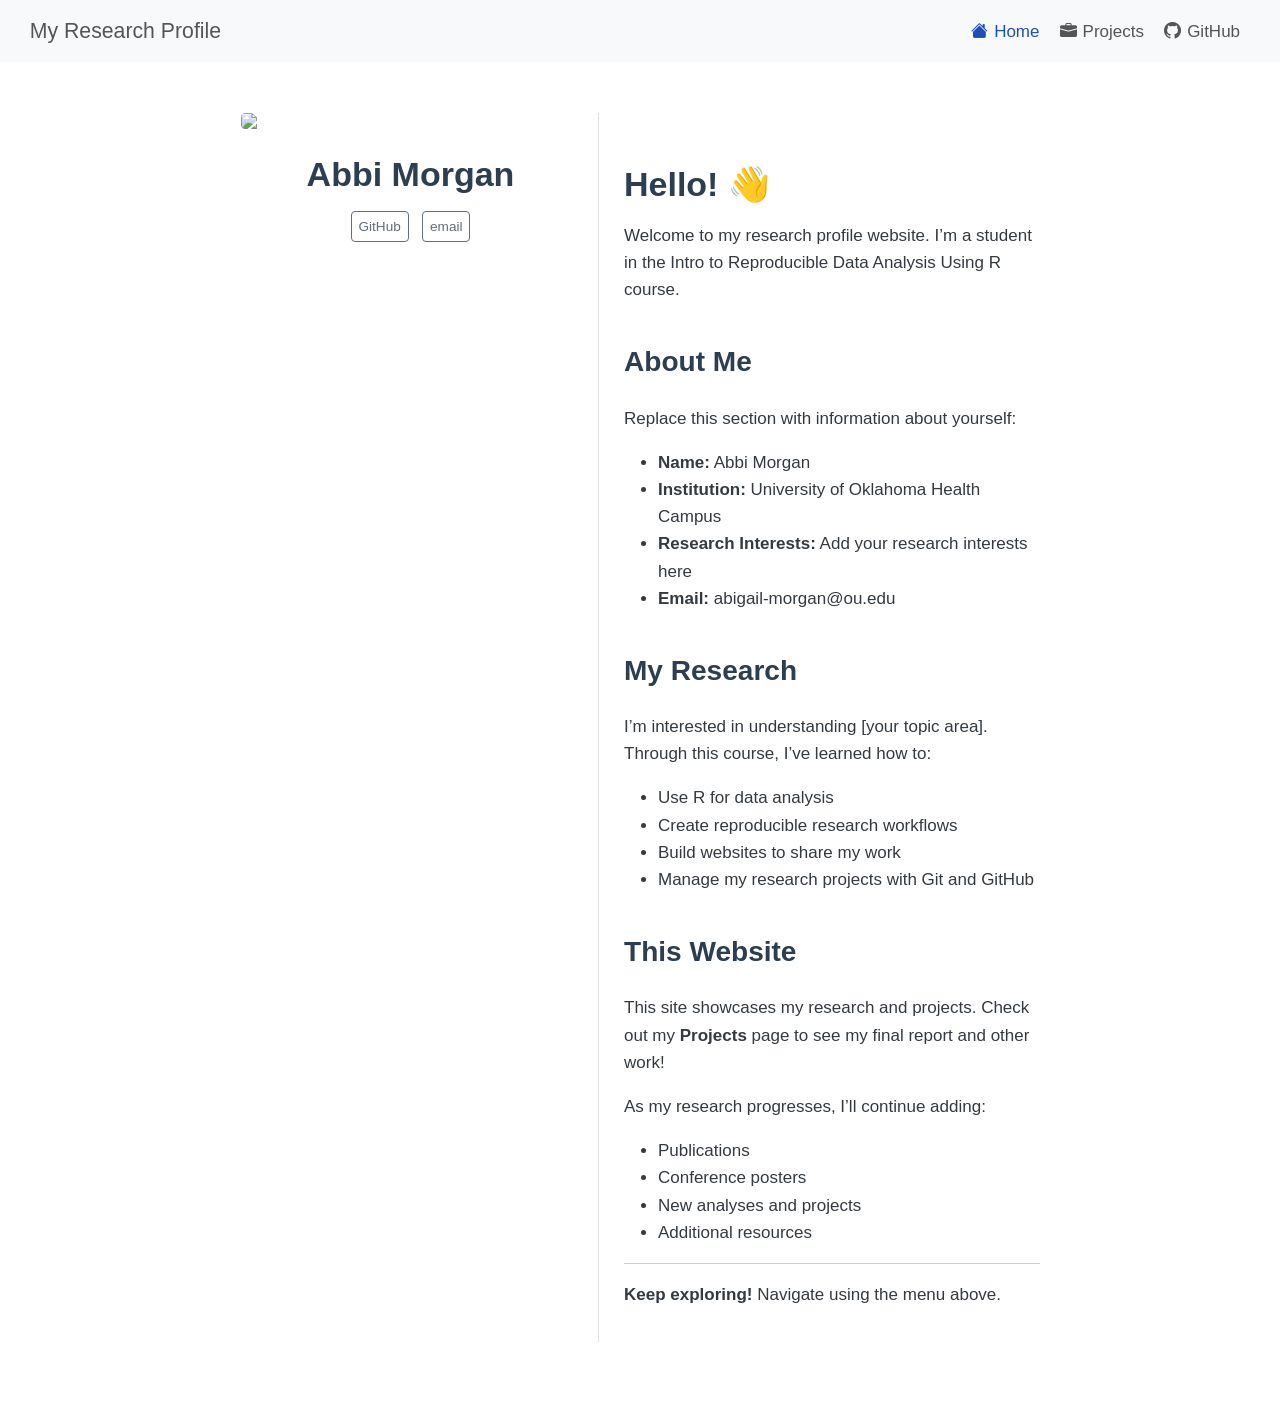
==== docs/index.html @ a2556d9d "Initial website" ====
<!DOCTYPE html>
<html xmlns="http://www.w3.org/1999/xhtml" lang="en" xml:lang="en"><head>

<meta charset="utf-8">
<meta name="generator" content="quarto-1.9.38">

<meta name="viewport" content="width=device-width, initial-scale=1.0, user-scalable=yes">


<title>Abbi Morgan – My Research Profile</title>
<style>
/* Default styles provided by pandoc.
** See https://pandoc.org/MANUAL.html#variables-for-html for config info.
*/
code{white-space: pre-wrap;}
span.smallcaps{font-variant: small-caps;}
div.columns{display: flex; gap: min(4vw, 1.5em);}
div.column{flex: auto; overflow-x: auto;}
div.hanging-indent{margin-left: 1.5em; text-indent: -1.5em;}
ul.task-list{list-style: none;}
ul.task-list li input[type="checkbox"] {
  width: 0.8em;
  margin: 0 0.8em 0.2em -1em; /* quarto-specific, see https://github.com/quarto-dev/quarto-cli/issues/4556 */ 
  vertical-align: middle;
}
</style>


<script src="site_libs/quarto-nav/quarto-nav.js"></script>
<script src="site_libs/quarto-nav/headroom.min.js"></script>
<script src="site_libs/clipboard/clipboard.min.js"></script>
<script src="site_libs/quarto-search/autocomplete.umd.js"></script>
<script src="site_libs/quarto-search/fuse.min.js"></script>
<script src="site_libs/quarto-search/quarto-search.js"></script>
<meta name="quarto:offset" content="./">
<script src="site_libs/quarto-html/quarto.js" type="module"></script>
<script src="site_libs/quarto-html/tabsets/tabsets.js" type="module"></script>
<script src="site_libs/quarto-html/popper.min.js"></script>
<script src="site_libs/quarto-html/tippy.umd.min.js"></script>
<link href="site_libs/quarto-html/tippy.css" rel="stylesheet">
<link href="site_libs/quarto-html/quarto-syntax-highlighting-15634bcf2e68342d4ad2dfa704d543f6.css" rel="stylesheet" id="quarto-text-highlighting-styles">
<script src="site_libs/bootstrap/bootstrap.min.js"></script>
<link href="site_libs/bootstrap/bootstrap-icons.css" rel="stylesheet">
<link href="site_libs/bootstrap/bootstrap-1de071e047e49cd083ceb1b25ae4a66d.min.css" rel="stylesheet" append-hash="true" id="quarto-bootstrap" data-mode="light">
<script id="quarto-search-options" type="application/json">{
  "location": "navbar",
  "copy-button": false,
  "collapse-after": 3,
  "panel-placement": "end",
  "type": "overlay",
  "limit": 50,
  "keyboard-shortcut": [
    "f",
    "/",
    "s"
  ],
  "show-item-context": false,
  "language": {
    "search-no-results-text": "No results",
    "search-matching-documents-text": "matching documents",
    "search-copy-link-title": "Copy link to search",
    "search-hide-matches-text": "Hide additional matches",
    "search-more-match-text": "more match in this document",
    "search-more-matches-text": "more matches in this document",
    "search-clear-button-title": "Clear",
    "search-text-placeholder": "",
    "search-detached-cancel-button-title": "Cancel",
    "search-submit-button-title": "Submit",
    "search-label": "Search"
  }
}</script>


<link rel="stylesheet" href="styles.css">
</head>

<body class="nav-fixed fullcontent quarto-light">

<div id="quarto-search-results"></div>
  <header id="quarto-header" class="headroom fixed-top">
    <nav class="navbar navbar-expand-lg " data-bs-theme="dark">
      <div class="navbar-container container-fluid">
      <div class="navbar-brand-container mx-auto">
    <a class="navbar-brand" href="./index.html">
    <span class="navbar-title">My Research Profile</span>
    </a>
  </div>
          <button class="navbar-toggler" type="button" data-bs-toggle="collapse" data-bs-target="#navbarCollapse" aria-controls="navbarCollapse" role="menu" aria-expanded="false" aria-label="Toggle navigation" onclick="if (window.quartoToggleHeadroom) { window.quartoToggleHeadroom(); }">
  <span class="navbar-toggler-icon"></span>
</button>
          <div class="collapse navbar-collapse" id="navbarCollapse">
            <ul class="navbar-nav navbar-nav-scroll ms-auto">
  <li class="nav-item">
    <a class="nav-link active" href="./index.html" aria-current="page"> <i class="bi bi-house-fill" role="img">
</i> 
<span class="menu-text">Home</span></a>
  </li>  
  <li class="nav-item">
    <a class="nav-link" href="./projects.html"> <i class="bi bi-briefcase-fill" role="img">
</i> 
<span class="menu-text">Projects</span></a>
  </li>  
  <li class="nav-item">
    <a class="nav-link" href="https://github.com"> <i class="bi bi-github" role="img">
</i> 
<span class="menu-text">GitHub</span></a>
  </li>  
</ul>
          </div> <!-- /navcollapse -->
            <div class="quarto-navbar-tools">
</div>
      </div> <!-- /container-fluid -->
    </nav>
</header>
<!-- content -->
<div id="quarto-content" class="quarto-container page-columns page-rows-contents page-layout-article page-navbar">
<!-- sidebar -->
<!-- margin-sidebar -->
    
<!-- main -->
<div class="quarto-about-trestles">
  <div class="about-entity">
    <img src="C:/AbbiMorgan_IntroR/6fe9dd67-302a-4511-9e21-adfba4333d0a.jpg" class="about-image
  rounded " style="width: 20em;">
<header id="title-block-header" class="quarto-title-block default">
<div class="quarto-title">
<h1 class="title">Abbi Morgan</h1>
</div>
<div class="quarto-title-meta">
  </div>
</header>
    <div class="about-links">
  <a href="https://github.com/amorgan-140" class="about-link" rel="" target="">
     <span class="about-link-text">GitHub</span>
  </a>
  <a href="/abigail-morgan@ou.edu" class="about-link" rel="" target="">
     <span class="about-link-text">email</span>
  </a>
</div>
  </div>
  <div class="about-contents"><main class="content" id="quarto-document-content">
<section id="hello" class="level1 columnpage">
<h1>Hello! 👋</h1>
<p>Welcome to my research profile website. I’m a student in the Intro to Reproducible Data Analysis Using R course.</p>
<section id="about-me" class="level2">
<h2 data-anchor-id="about-me">About Me</h2>
<p>Replace this section with information about yourself:</p>
<ul>
<li><strong>Name:</strong> Abbi Morgan</li>
<li><strong>Institution:</strong> University of Oklahoma Health Campus</li>
<li><strong>Research Interests:</strong> Add your research interests here</li>
<li><strong>Email:</strong> abigail-morgan@ou.edu</li>
</ul>
</section>
<section id="my-research" class="level2">
<h2 data-anchor-id="my-research">My Research</h2>
<p>I’m interested in understanding [your topic area]. Through this course, I’ve learned how to:</p>
<ul>
<li>Use R for data analysis</li>
<li>Create reproducible research workflows</li>
<li>Build websites to share my work</li>
<li>Manage my research projects with Git and GitHub</li>
</ul>
</section>
<section id="this-website" class="level2">
<h2 data-anchor-id="this-website">This Website</h2>
<p>This site showcases my research and projects. Check out my <strong>Projects</strong> page to see my final report and other work!</p>
<p>As my research progresses, I’ll continue adding:</p>
<ul>
<li>Publications</li>
<li>Conference posters</li>
<li>New analyses and projects</li>
<li>Additional resources</li>
</ul>
<hr>
<p><strong>Keep exploring!</strong> Navigate using the menu above.</p>


</section>
</section>
</main></div>
</div>
 <!-- /main -->
<script id="quarto-html-after-body" type="application/javascript">
  window.document.addEventListener("DOMContentLoaded", function (event) {
    const isCodeAnnotation = (el) => {
      for (const clz of el.classList) {
        if (clz.startsWith('code-annotation-')) {                     
          return true;
        }
      }
      return false;
    }
    const onCopySuccess = function(e) {
      // button target
      const button = e.trigger;
      // don't keep focus
      button.blur();
      // flash "checked"
      button.classList.add('code-copy-button-checked');
      var currentTitle = button.getAttribute("title");
      button.setAttribute("title", "Copied!");
      let tooltip;
      if (window.bootstrap) {
        button.setAttribute("data-bs-toggle", "tooltip");
        button.setAttribute("data-bs-placement", "left");
        button.setAttribute("data-bs-title", "Copied!");
        tooltip = new bootstrap.Tooltip(button, 
          { trigger: "manual", 
            customClass: "code-copy-button-tooltip",
            offset: [0, -8]});
        tooltip.show();    
      }
      setTimeout(function() {
        if (tooltip) {
          tooltip.hide();
          button.removeAttribute("data-bs-title");
          button.removeAttribute("data-bs-toggle");
          button.removeAttribute("data-bs-placement");
        }
        button.setAttribute("title", currentTitle);
        button.classList.remove('code-copy-button-checked');
      }, 1000);
      // clear code selection
      e.clearSelection();
    }
    const getTextToCopy = function(trigger) {
      const outerScaffold = trigger.parentElement.cloneNode(true);
      const codeEl = outerScaffold.querySelector('code');
      for (const childEl of codeEl.children) {
        if (isCodeAnnotation(childEl)) {
          childEl.remove();
        }
      }
      return codeEl.innerText;
    }
    const clipboard = new window.ClipboardJS('.code-copy-button:not([data-in-quarto-modal])', {
      text: getTextToCopy
    });
    clipboard.on('success', onCopySuccess);
    if (window.document.getElementById('quarto-embedded-source-code-modal')) {
      const clipboardModal = new window.ClipboardJS('.code-copy-button[data-in-quarto-modal]', {
        text: getTextToCopy,
        container: window.document.getElementById('quarto-embedded-source-code-modal')
      });
      clipboardModal.on('success', onCopySuccess);
    }
      var localhostRegex = new RegExp(/^(?:http|https):\/\/localhost\:?[0-9]*\//);
      var mailtoRegex = new RegExp(/^mailto:/);
        var filterRegex = new RegExp('/' + window.location.host + '/');
      var isInternal = (href) => {
          return filterRegex.test(href) || localhostRegex.test(href) || mailtoRegex.test(href);
      }
      // Inspect non-navigation links and adorn them if external
     var links = window.document.querySelectorAll('a[href]:not(.nav-link):not(.navbar-brand):not(.toc-action):not(.sidebar-link):not(.sidebar-item-toggle):not(.pagination-link):not(.no-external):not([aria-hidden]):not(.dropdown-item):not(.quarto-navigation-tool):not(.about-link)');
      for (var i=0; i<links.length; i++) {
        const link = links[i];
        if (!isInternal(link.href)) {
          // undo the damage that might have been done by quarto-nav.js in the case of
          // links that we want to consider external
          if (link.dataset.originalHref !== undefined) {
            link.href = link.dataset.originalHref;
          }
        }
      }
    function tippyHover(el, contentFn, onTriggerFn, onUntriggerFn) {
      const config = {
        allowHTML: true,
        maxWidth: 500,
        delay: 100,
        arrow: false,
        appendTo: function(el) {
            return el.parentElement;
        },
        interactive: true,
        interactiveBorder: 10,
        theme: 'quarto',
        placement: 'bottom-start',
      };
      if (contentFn) {
        config.content = contentFn;
      }
      if (onTriggerFn) {
        config.onTrigger = onTriggerFn;
      }
      if (onUntriggerFn) {
        config.onUntrigger = onUntriggerFn;
      }
      window.tippy(el, config); 
    }
    const noterefs = window.document.querySelectorAll('a[role="doc-noteref"]');
    for (var i=0; i<noterefs.length; i++) {
      const ref = noterefs[i];
      tippyHover(ref, function() {
        // use id or data attribute instead here
        let href = ref.getAttribute('data-footnote-href') || ref.getAttribute('href');
        try { href = new URL(href).hash; } catch {}
        const id = href.replace(/^#\/?/, "");
        const note = window.document.getElementById(id);
        if (note) {
          return note.innerHTML;
        } else {
          return "";
        }
      });
    }
    const xrefs = window.document.querySelectorAll('a.quarto-xref');
    const processXRef = (id, note) => {
      // Strip column container classes
      const stripColumnClz = (el) => {
        el.classList.remove("page-full", "page-columns");
        if (el.children) {
          for (const child of el.children) {
            stripColumnClz(child);
          }
        }
      }
      stripColumnClz(note)
      if (id === null || id.startsWith('sec-')) {
        // Special case sections, only their first couple elements
        const container = document.createElement("div");
        if (note.children && note.children.length > 2) {
          container.appendChild(note.children[0].cloneNode(true));
          for (let i = 1; i < note.children.length; i++) {
            const child = note.children[i];
            if (child.tagName === "P" && child.innerText === "") {
              continue;
            } else {
              container.appendChild(child.cloneNode(true));
              break;
            }
          }
          if (window.Quarto?.typesetMath) {
            window.Quarto.typesetMath(container);
          }
          return container.innerHTML
        } else {
          if (window.Quarto?.typesetMath) {
            window.Quarto.typesetMath(note);
          }
          return note.innerHTML;
        }
      } else {
        // Remove any anchor links if they are present
        const anchorLink = note.querySelector('a.anchorjs-link');
        if (anchorLink) {
          anchorLink.remove();
        }
        if (window.Quarto?.typesetMath) {
          window.Quarto.typesetMath(note);
        }
        if (note.classList.contains("callout")) {
          return note.outerHTML;
        } else {
          return note.innerHTML;
        }
      }
    }
    for (var i=0; i<xrefs.length; i++) {
      const xref = xrefs[i];
      tippyHover(xref, undefined, function(instance) {
        instance.disable();
        let url = xref.getAttribute('href');
        let hash = undefined; 
        if (url.startsWith('#')) {
          hash = url;
        } else {
          try { hash = new URL(url).hash; } catch {}
        }
        if (hash) {
          const id = hash.replace(/^#\/?/, "");
          const note = window.document.getElementById(id);
          if (note !== null) {
            try {
              const html = processXRef(id, note.cloneNode(true));
              instance.setContent(html);
            } finally {
              instance.enable();
              instance.show();
            }
          } else {
            // See if we can fetch this
            fetch(url.split('#')[0])
            .then(res => res.text())
            .then(html => {
              const parser = new DOMParser();
              const htmlDoc = parser.parseFromString(html, "text/html");
              const note = htmlDoc.getElementById(id);
              if (note !== null) {
                const html = processXRef(id, note);
                instance.setContent(html);
              } 
            }).finally(() => {
              instance.enable();
              instance.show();
            });
          }
        } else {
          // See if we can fetch a full url (with no hash to target)
          // This is a special case and we should probably do some content thinning / targeting
          fetch(url)
          .then(res => res.text())
          .then(html => {
            const parser = new DOMParser();
            const htmlDoc = parser.parseFromString(html, "text/html");
            const note = htmlDoc.querySelector('main.content');
            if (note !== null) {
              // This should only happen for chapter cross references
              // (since there is no id in the URL)
              // remove the first header
              if (note.children.length > 0 && note.children[0].tagName === "HEADER") {
                note.children[0].remove();
              }
              const html = processXRef(null, note);
              instance.setContent(html);
            } 
          }).finally(() => {
            instance.enable();
            instance.show();
          });
        }
      }, function(instance) {
      });
    }
        let selectedAnnoteEl;
        const selectorForAnnotation = ( cell, annotation) => {
          let cellAttr = 'data-code-cell="' + cell + '"';
          let lineAttr = 'data-code-annotation="' +  annotation + '"';
          const selector = 'span[' + cellAttr + '][' + lineAttr + ']';
          return selector;
        }
        const selectCodeLines = (annoteEl) => {
          const doc = window.document;
          const targetCell = annoteEl.getAttribute("data-target-cell");
          const targetAnnotation = annoteEl.getAttribute("data-target-annotation");
          const annoteSpan = window.document.querySelector(selectorForAnnotation(targetCell, targetAnnotation));
          const lines = annoteSpan.getAttribute("data-code-lines").split(",");
          const lineIds = lines.map((line) => {
            return targetCell + "-" + line;
          })
          let top = null;
          let height = null;
          let parent = null;
          if (lineIds.length > 0) {
              //compute the position of the single el (top and bottom and make a div)
              const el = window.document.getElementById(lineIds[0]);
              top = el.offsetTop;
              height = el.offsetHeight;
              parent = el.parentElement.parentElement;
            if (lineIds.length > 1) {
              const lastEl = window.document.getElementById(lineIds[lineIds.length - 1]);
              const bottom = lastEl.offsetTop + lastEl.offsetHeight;
              height = bottom - top;
            }
            if (top !== null && height !== null && parent !== null) {
              // cook up a div (if necessary) and position it 
              let div = window.document.getElementById("code-annotation-line-highlight");
              if (div === null) {
                div = window.document.createElement("div");
                div.setAttribute("id", "code-annotation-line-highlight");
                div.style.position = 'absolute';
                parent.appendChild(div);
              }
              div.style.top = top - 2 + "px";
              div.style.height = height + 4 + "px";
              div.style.left = 0;
              let gutterDiv = window.document.getElementById("code-annotation-line-highlight-gutter");
              if (gutterDiv === null) {
                gutterDiv = window.document.createElement("div");
                gutterDiv.setAttribute("id", "code-annotation-line-highlight-gutter");
                gutterDiv.style.position = 'absolute';
                const codeCell = window.document.getElementById(targetCell);
                const gutter = codeCell.querySelector('.code-annotation-gutter');
                gutter.appendChild(gutterDiv);
              }
              gutterDiv.style.top = top - 2 + "px";
              gutterDiv.style.height = height + 4 + "px";
            }
            selectedAnnoteEl = annoteEl;
          }
        };
        const unselectCodeLines = () => {
          const elementsIds = ["code-annotation-line-highlight", "code-annotation-line-highlight-gutter"];
          elementsIds.forEach((elId) => {
            const div = window.document.getElementById(elId);
            if (div) {
              div.remove();
            }
          });
          selectedAnnoteEl = undefined;
        };
          // Handle positioning of the toggle
      window.addEventListener(
        "resize",
        throttle(() => {
          elRect = undefined;
          if (selectedAnnoteEl) {
            selectCodeLines(selectedAnnoteEl);
          }
        }, 10)
      );
      function throttle(fn, ms) {
      let throttle = false;
      let timer;
        return (...args) => {
          if(!throttle) { // first call gets through
              fn.apply(this, args);
              throttle = true;
          } else { // all the others get throttled
              if(timer) clearTimeout(timer); // cancel #2
              timer = setTimeout(() => {
                fn.apply(this, args);
                timer = throttle = false;
              }, ms);
          }
        };
      }
        // Attach click handler to the DT
        const annoteDls = window.document.querySelectorAll('dt[data-target-cell]');
        for (const annoteDlNode of annoteDls) {
          annoteDlNode.addEventListener('click', (event) => {
            const clickedEl = event.target;
            if (clickedEl !== selectedAnnoteEl) {
              unselectCodeLines();
              const activeEl = window.document.querySelector('dt[data-target-cell].code-annotation-active');
              if (activeEl) {
                activeEl.classList.remove('code-annotation-active');
              }
              selectCodeLines(clickedEl);
              clickedEl.classList.add('code-annotation-active');
            } else {
              // Unselect the line
              unselectCodeLines();
              clickedEl.classList.remove('code-annotation-active');
            }
          });
        }
    const findCites = (el) => {
      const parentEl = el.parentElement;
      if (parentEl) {
        const cites = parentEl.dataset.cites;
        if (cites) {
          return {
            el,
            cites: cites.split(' ')
          };
        } else {
          return findCites(el.parentElement)
        }
      } else {
        return undefined;
      }
    };
    var bibliorefs = window.document.querySelectorAll('a[role="doc-biblioref"]');
    for (var i=0; i<bibliorefs.length; i++) {
      const ref = bibliorefs[i];
      const citeInfo = findCites(ref);
      if (citeInfo) {
        tippyHover(citeInfo.el, function() {
          var popup = window.document.createElement('div');
          citeInfo.cites.forEach(function(cite) {
            var citeDiv = window.document.createElement('div');
            citeDiv.classList.add('hanging-indent');
            citeDiv.classList.add('csl-entry');
            var biblioDiv = window.document.getElementById('ref-' + cite);
            if (biblioDiv) {
              citeDiv.innerHTML = biblioDiv.innerHTML;
            }
            popup.appendChild(citeDiv);
          });
          return popup.innerHTML;
        });
      }
    }
  });
  </script>
</div> <!-- /content -->




</body></html>
---- docs/site_libs/quarto-html/tippy.css ----
.tippy-box[data-animation=fade][data-state=hidden]{opacity:0}[data-tippy-root]{max-width:calc(100vw - 10px)}.tippy-box{position:relative;background-color:#333;color:#fff;border-radius:4px;font-size:14px;line-height:1.4;white-space:normal;outline:0;transition-property:transform,visibility,opacity}.tippy-box[data-placement^=top]>.tippy-arrow{bottom:0}.tippy-box[data-placement^=top]>.tippy-arrow:before{bottom:-7px;left:0;border-width:8px 8px 0;border-top-color:initial;transform-origin:center top}.tippy-box[data-placement^=bottom]>.tippy-arrow{top:0}.tippy-box[data-placement^=bottom]>.tippy-arrow:before{top:-7px;left:0;border-width:0 8px 8px;border-bottom-color:initial;transform-origin:center bottom}.tippy-box[data-placement^=left]>.tippy-arrow{right:0}.tippy-box[data-placement^=left]>.tippy-arrow:before{border-width:8px 0 8px 8px;border-left-color:initial;right:-7px;transform-origin:center left}.tippy-box[data-placement^=right]>.tippy-arrow{left:0}.tippy-box[data-placement^=right]>.tippy-arrow:before{left:-7px;border-width:8px 8px 8px 0;border-right-color:initial;transform-origin:center right}.tippy-box[data-inertia][data-state=visible]{transition-timing-function:cubic-bezier(.54,1.5,.38,1.11)}.tippy-arrow{width:16px;height:16px;color:#333}.tippy-arrow:before{content:"";position:absolute;border-color:transparent;border-style:solid}.tippy-content{position:relative;padding:5px 9px;z-index:1}
---- docs/site_libs/quarto-html/quarto-syntax-highlighting-15634bcf2e68342d4ad2dfa704d543f6.css ----
/* quarto syntax highlight colors */
:root {
  --quarto-hl-ot-color: #003B4F;
  --quarto-hl-at-color: #657422;
  --quarto-hl-ss-color: #20794D;
  --quarto-hl-an-color: #5E5E5E;
  --quarto-hl-fu-color: #4758AB;
  --quarto-hl-st-color: #20794D;
  --quarto-hl-cf-color: #003B4F;
  --quarto-hl-op-color: #5E5E5E;
  --quarto-hl-er-color: #AD0000;
  --quarto-hl-bn-color: #AD0000;
  --quarto-hl-al-color: #AD0000;
  --quarto-hl-va-color: #111111;
  --quarto-hl-bu-color: inherit;
  --quarto-hl-ex-color: inherit;
  --quarto-hl-pp-color: #AD0000;
  --quarto-hl-in-color: #5E5E5E;
  --quarto-hl-vs-color: #20794D;
  --quarto-hl-wa-color: #5E5E5E;
  --quarto-hl-do-color: #5E5E5E;
  --quarto-hl-im-color: #00769E;
  --quarto-hl-ch-color: #20794D;
  --quarto-hl-dt-color: #AD0000;
  --quarto-hl-fl-color: #AD0000;
  --quarto-hl-co-color: #5E5E5E;
  --quarto-hl-cv-color: #5E5E5E;
  --quarto-hl-cn-color: #8f5902;
  --quarto-hl-sc-color: #5E5E5E;
  --quarto-hl-dv-color: #AD0000;
  --quarto-hl-kw-color: #003B4F;
}

/* other quarto variables */
:root {
  --quarto-font-monospace: SFMono-Regular, Menlo, Monaco, Consolas, "Liberation Mono", "Courier New", monospace;
}

/* syntax highlight based on Pandoc's rules */
pre > code.sourceCode > span {
  color: #003B4F;
}

code.sourceCode > span {
  color: #003B4F;
}

div.sourceCode,
div.sourceCode pre.sourceCode {
  color: #003B4F;
}

/* Normal */
code span {
  color: #003B4F;
}

/* Alert */
code span.al {
  color: #AD0000;
  font-style: inherit;
}

/* Annotation */
code span.an {
  color: #5E5E5E;
  font-style: inherit;
}

/* Attribute */
code span.at {
  color: #657422;
  font-style: inherit;
}

/* BaseN */
code span.bn {
  color: #AD0000;
  font-style: inherit;
}

/* BuiltIn */
code span.bu {
  font-style: inherit;
}

/* ControlFlow */
code span.cf {
  color: #003B4F;
  font-weight: bold;
  font-style: inherit;
}

/* Char */
code span.ch {
  color: #20794D;
  font-style: inherit;
}

/* Constant */
code span.cn {
  color: #8f5902;
  font-style: inherit;
}

/* Comment */
code span.co {
  color: #5E5E5E;
  font-style: inherit;
}

/* CommentVar */
code span.cv {
  color: #5E5E5E;
  font-style: italic;
}

/* Documentation */
code span.do {
  color: #5E5E5E;
  font-style: italic;
}

/* DataType */
code span.dt {
  color: #AD0000;
  font-style: inherit;
}

/* DecVal */
code span.dv {
  color: #AD0000;
  font-style: inherit;
}

/* Error */
code span.er {
  color: #AD0000;
  font-style: inherit;
}

/* Extension */
code span.ex {
  font-style: inherit;
}

/* Float */
code span.fl {
  color: #AD0000;
  font-style: inherit;
}

/* Function */
code span.fu {
  color: #4758AB;
  font-style: inherit;
}

/* Import */
code span.im {
  color: #00769E;
  font-style: inherit;
}

/* Information */
code span.in {
  color: #5E5E5E;
  font-style: inherit;
}

/* Keyword */
code span.kw {
  color: #003B4F;
  font-weight: bold;
  font-style: inherit;
}

/* Operator */
code span.op {
  color: #5E5E5E;
  font-style: inherit;
}

/* Other */
code span.ot {
  color: #003B4F;
  font-style: inherit;
}

/* Preprocessor */
code span.pp {
  color: #AD0000;
  font-style: inherit;
}

/* SpecialChar */
code span.sc {
  color: #5E5E5E;
  font-style: inherit;
}

/* SpecialString */
code span.ss {
  color: #20794D;
  font-style: inherit;
}

/* String */
code span.st {
  color: #20794D;
  font-style: inherit;
}

/* Variable */
code span.va {
  color: #111111;
  font-style: inherit;
}

/* VerbatimString */
code span.vs {
  color: #20794D;
  font-style: inherit;
}

/* Warning */
code span.wa {
  color: #5E5E5E;
  font-style: italic;
}

.prevent-inlining {
  content: "</";
}

/*# sourceMappingURL=f23921c56f73e400b49028c9186a1aa0.css.map */
---- docs/styles.css ----
/* Custom styles for student research profile */

/* Main content styling */
body {
  font-family: 'Segoe UI', Tahoma, Geneva, Verdana, sans-serif;
  line-height: 1.6;
}

/* Headings */
h1, h2, h3 {
  color: #2c3e50;
  margin-top: 1.5em;
}

/* Links */
a {
  color: #3498db;
  text-decoration: none;
}

a:hover {
  text-decoration: underline;
  color: #2980b9;
}

/* Code blocks */
code {
  background-color: #f4f4f4;
  padding: 0.2em 0.4em;
  border-radius: 3px;
}

pre {
  background-color: #f4f4f4;
  padding: 1em;
  border-radius: 5px;
  overflow-x: auto;
}

/* Tables */
table {
  border-collapse: collapse;
  width: 100%;
  margin: 1em 0;
}

table th,
table td {
  border: 1px solid #ddd;
  padding: 0.75em;
  text-align: left;
}

table th {
  background-color: #ecf0f1;
  font-weight: bold;
}

table tr:hover {
  background-color: #f9f9f9;
}

/* Blockquotes */
blockquote {
  border-left: 4px solid #3498db;
  padding-left: 1em;
  color: #666;
  font-style: italic;
  margin: 1em 0;
}
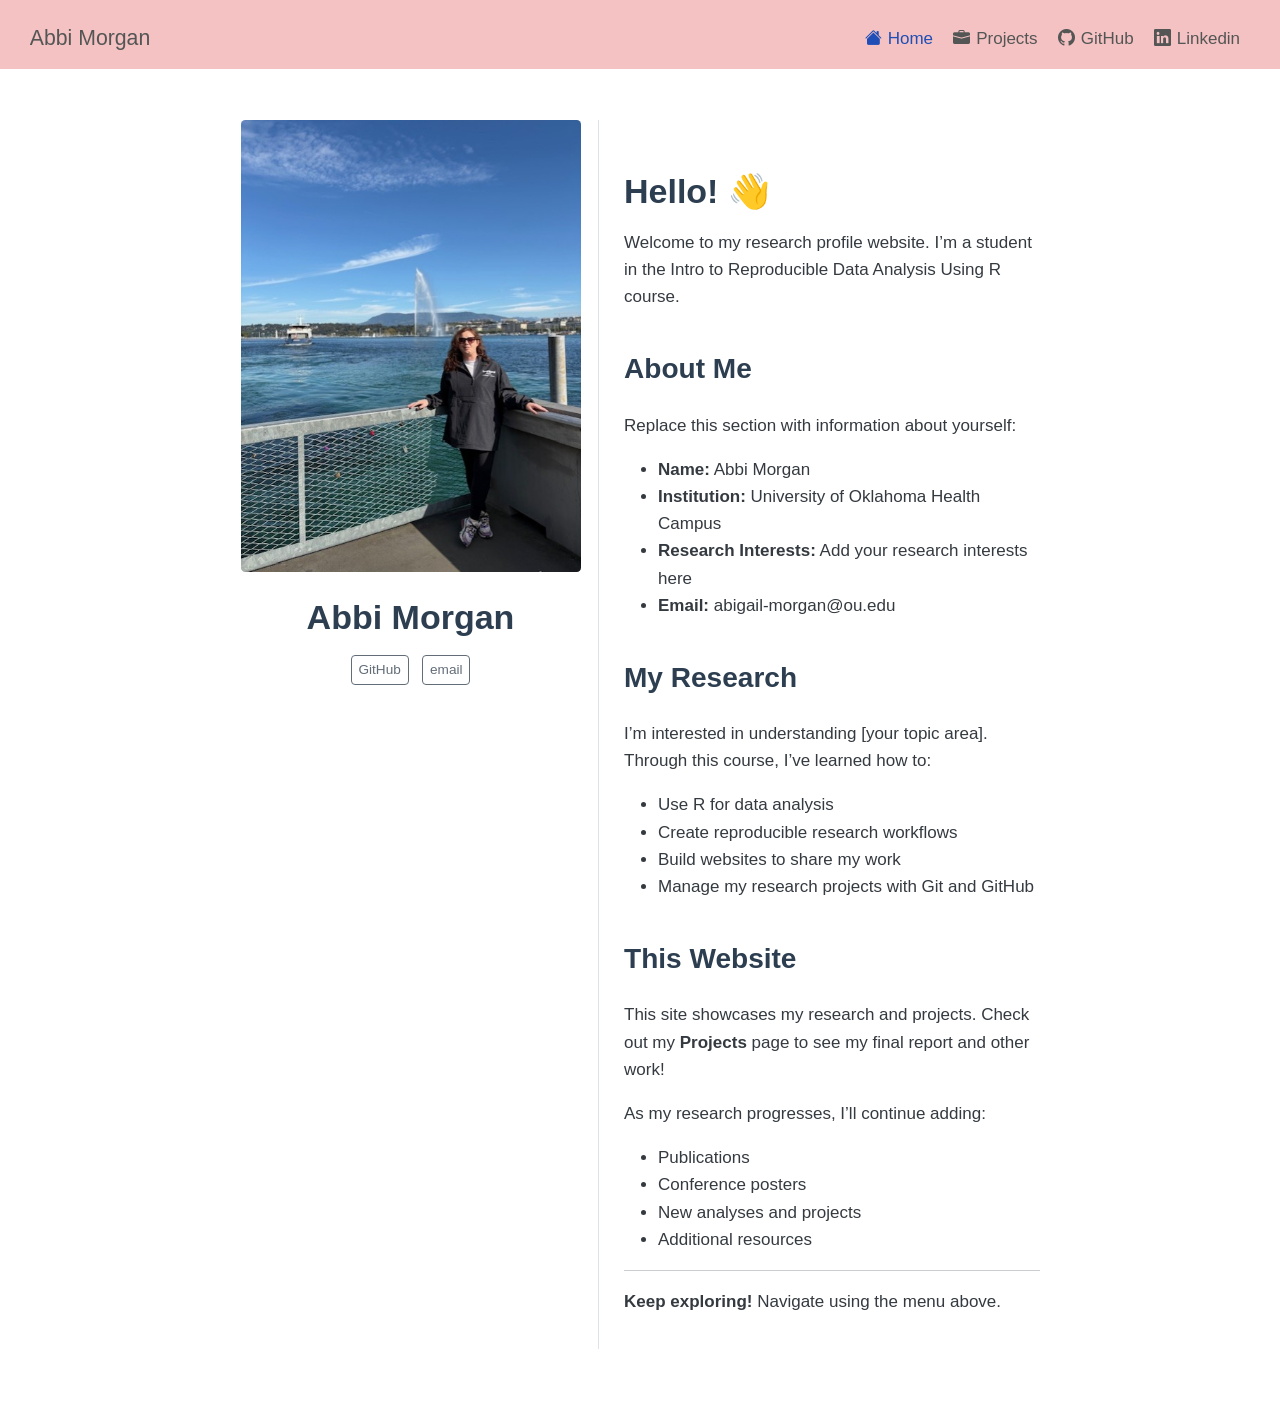
==== commit 2d5c86d3: "test 2226" ====
--- a/docs/index.html
+++ b/docs/index.html
@@ -7,7 +7,7 @@
 <meta name="viewport" content="width=device-width, initial-scale=1.0, user-scalable=yes">
 
 
-<title>Abbi Morgan – My Research Profile</title>
+<title>Abbi Morgan</title>
 <style>
 /* Default styles provided by pandoc.
 ** See https://pandoc.org/MANUAL.html#variables-for-html for config info.
@@ -82,7 +82,7 @@
       <div class="navbar-container container-fluid">
       <div class="navbar-brand-container mx-auto">
     <a class="navbar-brand" href="./index.html">
-    <span class="navbar-title">My Research Profile</span>
+    <span class="navbar-title">Abbi Morgan</span>
     </a>
   </div>
           <button class="navbar-toggler" type="button" data-bs-toggle="collapse" data-bs-target="#navbarCollapse" aria-controls="navbarCollapse" role="menu" aria-expanded="false" aria-label="Toggle navigation" onclick="if (window.quartoToggleHeadroom) { window.quartoToggleHeadroom(); }">
@@ -105,6 +105,11 @@
 </i> 
 <span class="menu-text">GitHub</span></a>
   </li>  
+  <li class="nav-item">
+    <a class="nav-link" href="https://www.linkedin.com/in/abigail-morgan-2532a51bb/"> <i class="bi bi-linkedin" role="img">
+</i> 
+<span class="menu-text">Linkedin</span></a>
+  </li>  
 </ul>
           </div> <!-- /navcollapse -->
             <div class="quarto-navbar-tools">
@@ -120,7 +125,7 @@
 <!-- main -->
 <div class="quarto-about-trestles">
   <div class="about-entity">
-    <img src="C:/AbbiMorgan_IntroR/6fe9dd67-302a-4511-9e21-adfba4333d0a.jpg" class="about-image
+    <img src="Me.jpg" class="about-image
   rounded " style="width: 20em;">
 <header id="title-block-header" class="quarto-title-block default">
 <div class="quarto-title">
--- a/docs/styles.css
+++ b/docs/styles.css
@@ -2,7 +2,7 @@
 
 /* Main content styling */
 body {
-  font-family: 'Segoe UI', Tahoma, Geneva, Verdana, sans-serif;
+  font-family: 'Arial', Tahoma, Geneva, Verdana, sans-serif;
   line-height: 1.6;
 }
 
@@ -23,6 +23,12 @@
   color: #2980b9;
 }
 
+
+.rclassproject{
+  background-color: #E6E6FA;
+}
+
+
 /* Code blocks */
 code {
   background-color: #f4f4f4;
@@ -35,6 +41,14 @@
   padding: 1em;
   border-radius: 5px;
   overflow-x: auto;
+}
+
+pre, .sourceCode {
+  background-color: #FFF5F8;
+  padding: 1em;
+  border-radius: 5px;
+  overflow-x: auto;
+  border: 1px solid #F48FB1;
 }
 
 /* Tables */
@@ -68,3 +82,10 @@
   font-style: italic;
   margin: 1em 0;
 }
+
+
+/* Change top header color */
+.navbar {
+  background-color: #F4C2C2;
+  padding-top: 15px;
+}
